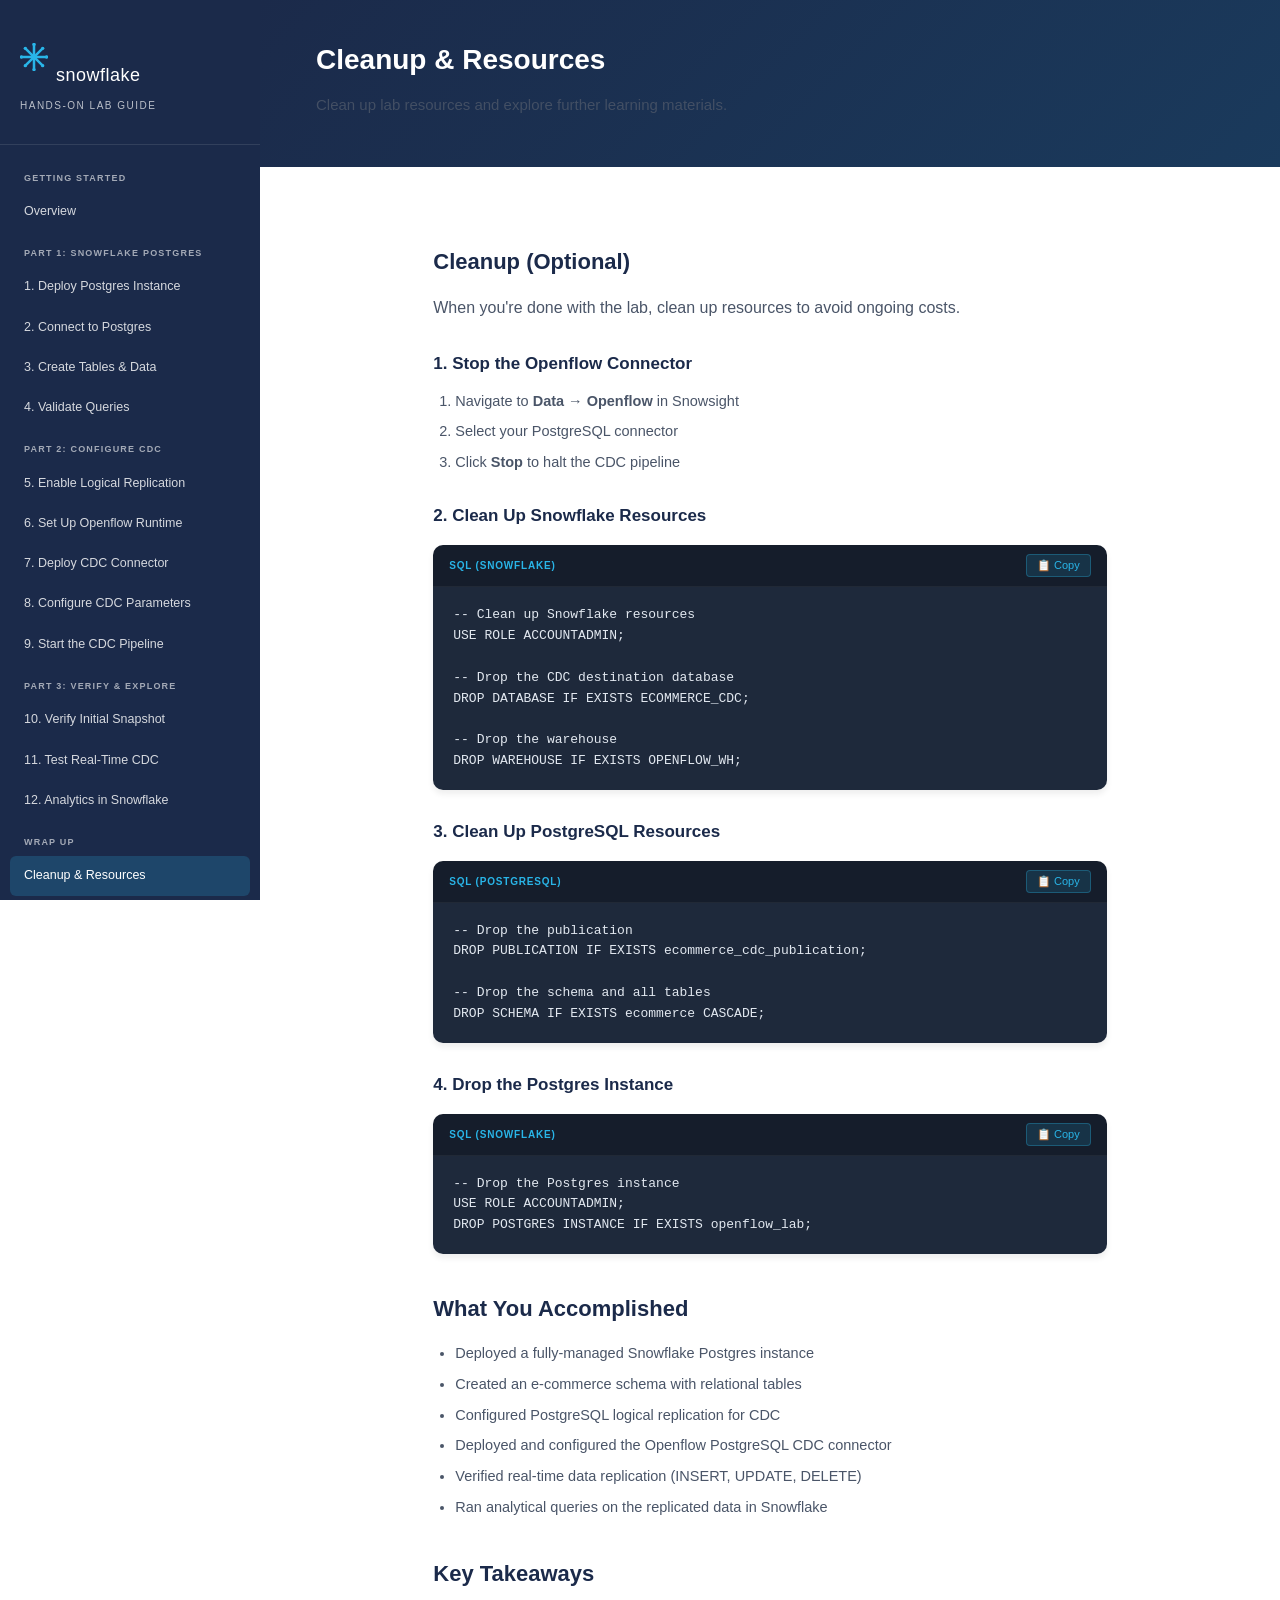
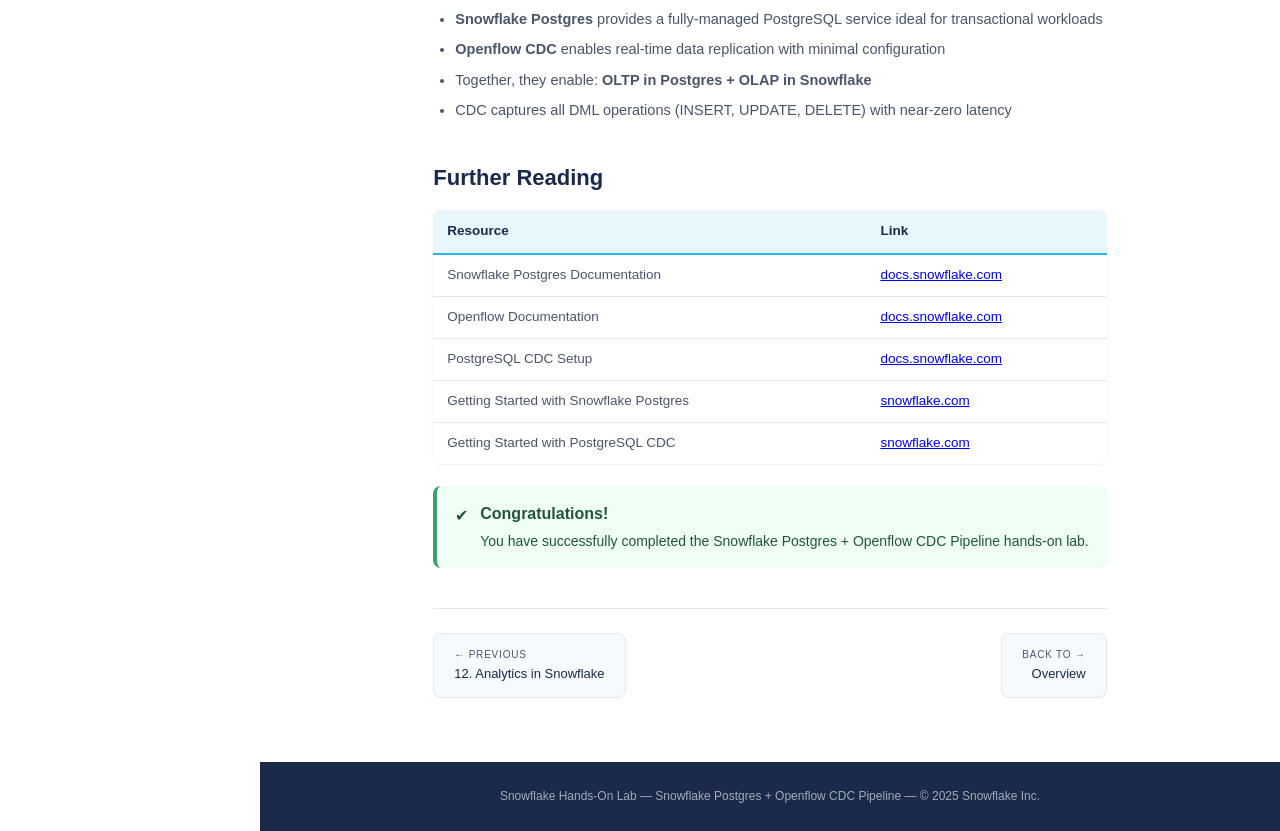
==== pages/cleanup.html @ c73b8665 "Initial HOL guide: Snowflake Postgres + Openflow CDC Pipeline" ====
<!DOCTYPE html>
<html lang="en">
<head>
    <meta charset="UTF-8">
    <meta name="viewport" content="width=device-width, initial-scale=1.0">
    <title>Cleanup & Resources</title>
    <link rel="stylesheet" href="../style.css">
</head>
<body>
    <aside class="sidebar">
        <div class="sidebar-logo"><div class="sf-brand"><svg class="sf-icon" viewBox="0 0 100 100" fill="none" xmlns="http://www.w3.org/2000/svg"><line x1="50" y1="5" x2="50" y2="95" stroke="#29B5E8" stroke-width="9" stroke-linecap="round"/><line x1="5" y1="50" x2="95" y2="50" stroke="#29B5E8" stroke-width="9" stroke-linecap="round"/><line x1="19" y1="19" x2="81" y2="81" stroke="#29B5E8" stroke-width="9" stroke-linecap="round"/><line x1="81" y1="19" x2="19" y2="81" stroke="#29B5E8" stroke-width="9" stroke-linecap="round"/><circle cx="50" cy="5" r="6" fill="#29B5E8"/><circle cx="50" cy="95" r="6" fill="#29B5E8"/><circle cx="5" cy="50" r="6" fill="#29B5E8"/><circle cx="95" cy="50" r="6" fill="#29B5E8"/><circle cx="19" cy="19" r="6" fill="#29B5E8"/><circle cx="81" cy="81" r="6" fill="#29B5E8"/><circle cx="81" cy="19" r="6" fill="#29B5E8"/><circle cx="19" cy="81" r="6" fill="#29B5E8"/></svg><h2>snowflake</h2></div><h3>Hands-On Lab Guide</h3></div>
        <nav>
            <div class="nav-section">Getting Started</div>
            <a href="../index.html">Overview</a>
            <div class="nav-section">Part 1: Snowflake Postgres</div>
            <a href="step1.html">1. Deploy Postgres Instance</a>
            <a href="step2.html">2. Connect to Postgres</a>
            <a href="step3.html">3. Create Tables &amp; Data</a>
            <a href="step4.html">4. Validate Queries</a>
            <div class="nav-section">Part 2: Configure CDC</div>
            <a href="step5.html">5. Enable Logical Replication</a>
            <a href="step6.html">6. Set Up Openflow Runtime</a>
            <a href="step7.html">7. Deploy CDC Connector</a>
            <a href="step8.html">8. Configure CDC Parameters</a>
            <a href="step9.html">9. Start the CDC Pipeline</a>
            <div class="nav-section">Part 3: Verify &amp; Explore</div>
            <a href="step10.html">10. Verify Initial Snapshot</a>
            <a href="step11.html">11. Test Real-Time CDC</a>
            <a href="step12.html">12. Analytics in Snowflake</a>
            <div class="nav-section">Wrap Up</div>
            <a href="cleanup.html" class="active">Cleanup &amp; Resources</a>
        </nav>
    </aside>

    <div class="main-content">
        <div class="page-header">
            <h1>Cleanup & Resources</h1>
            <p>Clean up lab resources and explore further learning materials.</p>
        </div>

        <div class="content">
            <h2>Cleanup (Optional)</h2>
            <p>When you're done with the lab, clean up resources to avoid ongoing costs.</p>

            <h3>1. Stop the Openflow Connector</h3>
            <ol>
                <li>Navigate to <strong>Data &rarr; Openflow</strong> in Snowsight</li>
                <li>Select your PostgreSQL connector</li>
                <li>Click <strong>Stop</strong> to halt the CDC pipeline</li>
            </ol>

            <h3>2. Clean Up Snowflake Resources</h3>
            <div class="code-block">
                <div class="code-header">
                    <span class="code-lang">SQL (Snowflake)</span>
                    <button class="copy-btn" onclick="copyCode(this)">&#128203; Copy</button>
                </div>
                <pre><code>-- Clean up Snowflake resources
USE ROLE ACCOUNTADMIN;

-- Drop the CDC destination database
DROP DATABASE IF EXISTS ECOMMERCE_CDC;

-- Drop the warehouse
DROP WAREHOUSE IF EXISTS OPENFLOW_WH;</code></pre>
            </div>

            <h3>3. Clean Up PostgreSQL Resources</h3>
            <div class="code-block">
                <div class="code-header">
                    <span class="code-lang">SQL (PostgreSQL)</span>
                    <button class="copy-btn" onclick="copyCode(this)">&#128203; Copy</button>
                </div>
                <pre><code>-- Drop the publication
DROP PUBLICATION IF EXISTS ecommerce_cdc_publication;

-- Drop the schema and all tables
DROP SCHEMA IF EXISTS ecommerce CASCADE;</code></pre>
            </div>

            <h3>4. Drop the Postgres Instance</h3>
            <div class="code-block">
                <div class="code-header">
                    <span class="code-lang">SQL (Snowflake)</span>
                    <button class="copy-btn" onclick="copyCode(this)">&#128203; Copy</button>
                </div>
                <pre><code>-- Drop the Postgres instance
USE ROLE ACCOUNTADMIN;
DROP POSTGRES INSTANCE IF EXISTS openflow_lab;</code></pre>
            </div>

            <h2>What You Accomplished</h2>
            <ul>
                <li>Deployed a fully-managed Snowflake Postgres instance</li>
                <li>Created an e-commerce schema with relational tables</li>
                <li>Configured PostgreSQL logical replication for CDC</li>
                <li>Deployed and configured the Openflow PostgreSQL CDC connector</li>
                <li>Verified real-time data replication (INSERT, UPDATE, DELETE)</li>
                <li>Ran analytical queries on the replicated data in Snowflake</li>
            </ul>

            <h2>Key Takeaways</h2>
            <ul>
                <li><strong>Snowflake Postgres</strong> provides a fully-managed PostgreSQL service ideal for transactional workloads</li>
                <li><strong>Openflow CDC</strong> enables real-time data replication with minimal configuration</li>
                <li>Together, they enable: <strong>OLTP in Postgres + OLAP in Snowflake</strong></li>
                <li>CDC captures all DML operations (INSERT, UPDATE, DELETE) with near-zero latency</li>
            </ul>

            <h2>Further Reading</h2>
            <table>
                <thead><tr><th>Resource</th><th>Link</th></tr></thead>
                <tbody>
                    <tr><td>Snowflake Postgres Documentation</td><td><a href="https://docs.snowflake.com/en/user-guide/snowflake-postgres/about" target="_blank">docs.snowflake.com</a></td></tr>
                    <tr><td>Openflow Documentation</td><td><a href="https://docs.snowflake.com/en/user-guide/data-integration/openflow" target="_blank">docs.snowflake.com</a></td></tr>
                    <tr><td>PostgreSQL CDC Setup</td><td><a href="https://docs.snowflake.com/en/user-guide/data-integration/openflow/connectors/postgres/setup" target="_blank">docs.snowflake.com</a></td></tr>
                    <tr><td>Getting Started with Snowflake Postgres</td><td><a href="https://www.snowflake.com/en/developers/guides/getting-started-with-snowflake-postgres/" target="_blank">snowflake.com</a></td></tr>
                    <tr><td>Getting Started with PostgreSQL CDC</td><td><a href="https://www.snowflake.com/en/developers/guides/getting-started-with-openflow-postgresql-cdc/" target="_blank">snowflake.com</a></td></tr>
                </tbody>
            </table>

            <div class="callout success">
                <span class="callout-icon">&#10004;</span>
                <div class="callout-content">
                    <strong>Congratulations!</strong>
                    <p>You have successfully completed the Snowflake Postgres + Openflow CDC Pipeline hands-on lab.</p>
                </div>
            </div>

            <div class="page-nav">
                <a href="step12.html"><span><span class="nav-label">&larr; Previous</span><span class="nav-title">12. Analytics in Snowflake</span></span></a>
                <a href="../index.html" class="next"><span><span class="nav-label">Back to &rarr;</span><span class="nav-title">Overview</span></span></a>
            </div>
        </div>
        <footer class="footer">Snowflake Hands-On Lab &mdash; Snowflake Postgres + Openflow CDC Pipeline &mdash; &copy; 2025 Snowflake Inc.</footer>
    </div>
    <script src="../script.js"></script>
</body>
</html>
---- style.css ----
:root {
    --sf-blue: #29B5E8;
    --sf-blue-light: #E8F7FC;
    --sf-blue-dark: #1A9CD4;
    --sf-navy: #1B2A4A;
    --sf-gray-dark: #2D3748;
    --sf-gray: #4A5568;
    --sf-gray-light: #E2E8F0;
    --sf-gray-lighter: #F7FAFC;
    --sf-white: #FFFFFF;
    --sf-green: #38A169;
    --sf-orange: #DD6B20;
    --sf-red: #E53E3E;
    --sf-purple: #6B46C1;
    --code-bg: #1E293B;
    --code-text: #E2E8F0;
    --sidebar-width: 260px;
}

* {
    margin: 0;
    padding: 0;
    box-sizing: border-box;
}

body {
    font-family: -apple-system, BlinkMacSystemFont, 'Segoe UI', Roboto, 'Helvetica Neue', Arial, sans-serif;
    line-height: 1.7;
    color: var(--sf-gray-dark);
    background: var(--sf-white);
}

/* Sidebar Navigation */
.sidebar {
    position: fixed;
    top: 0;
    left: 0;
    width: var(--sidebar-width);
    height: 100vh;
    background: var(--sf-navy);
    padding: 24px 0;
    overflow-y: auto;
    z-index: 1000;
}

.sidebar-logo {
    padding: 0 20px 20px;
    border-bottom: 1px solid rgba(255,255,255,0.1);
    margin-bottom: 12px;
}

.sidebar-logo .sf-brand {
    display: flex;
    align-items: center;
    gap: 8px;
    margin-bottom: 6px;
}

.sidebar-logo .sf-icon {
    width: 28px;
    height: 28px;
    flex-shrink: 0;
}

.sidebar-logo h2 {
    color: var(--sf-white);
    font-size: 18px;
    font-weight: 300;
    letter-spacing: 0.5px;
    margin-bottom: 0;
}

.sidebar-logo h3 {
    color: rgba(255,255,255,0.7);
    font-size: 10px;
    text-transform: uppercase;
    letter-spacing: 1.5px;
    margin-top: 6px;
    font-weight: 400;
}

.sidebar nav {
    padding: 0 10px;
}

.sidebar nav a {
    display: block;
    padding: 9px 14px;
    color: rgba(255,255,255,0.82);
    text-decoration: none;
    font-size: 12.5px;
    border-radius: 6px;
    transition: all 0.2s ease;
    margin-bottom: 1px;
}

.sidebar nav a:hover {
    color: var(--sf-white);
    background: rgba(41,181,232,0.1);
}

.sidebar nav a.active {
    color: var(--sf-white);
    background: rgba(41,181,232,0.2);
    font-weight: 500;
}

.sidebar nav .nav-section {
    font-size: 9px;
    text-transform: uppercase;
    letter-spacing: 1.2px;
    color: rgba(255,255,255,0.6);
    padding: 14px 14px 6px;
    font-weight: 600;
}

/* Main Content */
.main-content {
    margin-left: var(--sidebar-width);
    padding: 0;
    min-height: 100vh;
    display: flex;
    flex-direction: column;
}

/* Hero Section */
.hero {
    background: linear-gradient(135deg, var(--sf-navy) 0%, #1A3A5C 100%);
    padding: 60px 56px;
    color: var(--sf-white);
    position: relative;
    overflow: hidden;
}

.hero::before {
    content: '';
    position: absolute;
    top: -50%;
    right: -20%;
    width: 500px;
    height: 500px;
    background: radial-gradient(circle, rgba(41,181,232,0.12) 0%, transparent 70%);
    border-radius: 50%;
}

.hero h1 {
    font-size: 32px;
    font-weight: 700;
    margin-bottom: 12px;
    position: relative;
}

.hero p {
    font-size: 16px;
    opacity: 0.9;
    max-width: 650px;
    position: relative;
}

.hero .badge-row {
    display: flex;
    gap: 10px;
    margin-top: 20px;
    flex-wrap: wrap;
    position: relative;
}

.badge {
    display: inline-flex;
    align-items: center;
    gap: 6px;
    padding: 5px 12px;
    border-radius: 20px;
    font-size: 11px;
    font-weight: 500;
    background: rgba(255,255,255,0.1);
    border: 1px solid rgba(255,255,255,0.2);
}

/* Page Header (for inner pages) */
.page-header {
    background: linear-gradient(135deg, var(--sf-navy) 0%, #1A3A5C 100%);
    padding: 36px 56px;
    color: var(--sf-white);
    position: relative;
}

.page-header .step-badge {
    display: inline-flex;
    align-items: center;
    justify-content: center;
    width: 36px;
    height: 36px;
    background: var(--sf-blue);
    color: var(--sf-white);
    border-radius: 50%;
    font-size: 16px;
    font-weight: 700;
    margin-bottom: 12px;
}

.page-header h1 {
    font-size: 28px;
    font-weight: 700;
    margin-bottom: 8px;
}

.page-header p {
    font-size: 15px;
    opacity: 0.85;
    max-width: 600px;
}

/* Content Container */
.content {
    max-width: 860px;
    margin: 0 auto;
    padding: 40px 56px;
    flex: 1;
}

/* Headings */
h2 {
    font-size: 22px;
    color: var(--sf-navy);
    margin: 36px 0 14px;
    font-weight: 600;
}

h3 {
    font-size: 17px;
    color: var(--sf-navy);
    margin: 28px 0 10px;
    font-weight: 600;
}

h4 {
    font-size: 14px;
    color: var(--sf-gray-dark);
    margin: 20px 0 8px;
    font-weight: 600;
}

p {
    margin-bottom: 14px;
    color: var(--sf-gray);
}

/* Code Blocks */
.code-block {
    position: relative;
    margin: 14px 0 22px;
    border-radius: 10px;
    overflow: hidden;
    box-shadow: 0 4px 6px rgba(0,0,0,0.07);
}

.code-header {
    display: flex;
    justify-content: space-between;
    align-items: center;
    padding: 9px 16px;
    background: #151D2B;
    border-bottom: 1px solid rgba(255,255,255,0.05);
}

.code-lang {
    font-size: 10px;
    text-transform: uppercase;
    letter-spacing: 0.8px;
    color: var(--sf-blue);
    font-weight: 600;
}

.copy-btn {
    display: flex;
    align-items: center;
    gap: 5px;
    padding: 4px 10px;
    background: rgba(41,181,232,0.15);
    border: 1px solid rgba(41,181,232,0.3);
    border-radius: 4px;
    color: var(--sf-blue);
    font-size: 11px;
    font-weight: 500;
    cursor: pointer;
    transition: all 0.2s ease;
}

.copy-btn:hover {
    background: rgba(41,181,232,0.25);
}

.copy-btn.copied {
    background: rgba(56,161,105,0.2);
    border-color: rgba(56,161,105,0.4);
    color: var(--sf-green);
}

pre {
    background: var(--code-bg);
    padding: 18px 20px;
    overflow-x: auto;
    font-family: 'SF Mono', 'Fira Code', 'JetBrains Mono', Consolas, monospace;
    font-size: 13px;
    line-height: 1.6;
    color: var(--code-text);
}

pre code {
    color: inherit;
    background: none;
    padding: 0;
    border-radius: 0;
    font-size: inherit;
}

/* Inline Code */
code {
    background: var(--sf-blue-light);
    color: var(--sf-blue-dark);
    padding: 2px 6px;
    border-radius: 4px;
    font-family: 'SF Mono', 'Fira Code', Consolas, monospace;
    font-size: 0.87em;
}

/* Callout Boxes */
.callout {
    padding: 14px 18px;
    border-radius: 8px;
    margin: 18px 0;
    border-left: 4px solid;
    display: flex;
    gap: 12px;
}

.callout-icon {
    font-size: 16px;
    flex-shrink: 0;
    margin-top: 2px;
}

.callout-content {
    flex: 1;
}

.callout-content strong {
    display: block;
    margin-bottom: 3px;
}

.callout-content p {
    margin-bottom: 0;
    color: inherit;
    font-size: 14px;
}

.callout.info {
    background: var(--sf-blue-light);
    border-color: var(--sf-blue);
    color: #1A6B8A;
}

.callout.warning {
    background: #FFFBEB;
    border-color: var(--sf-orange);
    color: #92400E;
}

.callout.success {
    background: #F0FFF4;
    border-color: var(--sf-green);
    color: #22543D;
}

.callout.danger {
    background: #FFF5F5;
    border-color: var(--sf-red);
    color: #742A2A;
}

/* Tables */
table {
    width: 100%;
    border-collapse: collapse;
    margin: 14px 0 22px;
    font-size: 13.5px;
    border-radius: 8px;
    overflow: hidden;
    box-shadow: 0 1px 3px rgba(0,0,0,0.06);
}

th {
    background: var(--sf-blue-light);
    color: var(--sf-navy);
    font-weight: 600;
    text-align: left;
    padding: 10px 14px;
    border-bottom: 2px solid var(--sf-blue);
}

td {
    padding: 9px 14px;
    border-bottom: 1px solid var(--sf-gray-light);
    color: var(--sf-gray);
}

tr:last-child td {
    border-bottom: none;
}

tr:hover td {
    background: var(--sf-gray-lighter);
}

/* Lists */
ul, ol {
    margin: 8px 0 14px 22px;
    color: var(--sf-gray);
}

li {
    margin-bottom: 6px;
    font-size: 14.5px;
}

/* Expected Result Box */
.expected-result {
    background: #F0FFF4;
    border: 1px solid #C6F6D5;
    border-radius: 8px;
    padding: 14px 18px;
    margin: 14px 0 22px;
}

.expected-result-header {
    display: flex;
    align-items: center;
    gap: 6px;
    font-weight: 600;
    color: var(--sf-green);
    margin-bottom: 8px;
    font-size: 12px;
    text-transform: uppercase;
    letter-spacing: 0.5px;
}

.expected-result pre {
    background: #1a3326;
    margin: 8px 0 0;
    border-radius: 6px;
    font-size: 12px;
}

.expected-result p {
    color: #22543D;
    margin-bottom: 0;
    font-size: 14px;
}

/* Architecture Diagram */
.architecture-diagram {
    background: var(--sf-gray-lighter);
    border: 1px solid var(--sf-gray-light);
    border-radius: 12px;
    padding: 28px;
    margin: 20px 0;
    text-align: center;
}

.arch-flow {
    display: flex;
    align-items: center;
    justify-content: center;
    gap: 8px;
    flex-wrap: wrap;
}

.arch-box {
    padding: 12px 22px;
    border-radius: 8px;
    font-weight: 600;
    font-size: 13px;
    text-align: center;
    min-width: 130px;
}

.arch-box.source {
    background: #EBF4FF;
    border: 2px solid #3182CE;
    color: #2B6CB0;
}

.arch-box.pipeline {
    background: var(--sf-blue-light);
    border: 2px solid var(--sf-blue);
    color: var(--sf-blue-dark);
}

.arch-box.destination {
    background: #F0FFF4;
    border: 2px solid var(--sf-green);
    color: #276749;
}

.arch-arrow {
    font-size: 22px;
    color: var(--sf-gray);
}

/* Page Navigation (bottom) */
.page-nav {
    display: flex;
    justify-content: space-between;
    padding: 24px 0;
    margin-top: 40px;
    border-top: 1px solid var(--sf-gray-light);
    gap: 16px;
}

.page-nav a {
    display: flex;
    align-items: center;
    gap: 8px;
    padding: 12px 20px;
    background: var(--sf-gray-lighter);
    border: 1px solid var(--sf-gray-light);
    border-radius: 8px;
    text-decoration: none;
    color: var(--sf-navy);
    font-weight: 500;
    font-size: 13px;
    transition: all 0.2s ease;
    max-width: 48%;
}

.page-nav a:hover {
    background: var(--sf-blue-light);
    border-color: var(--sf-blue);
}

.page-nav a.next {
    margin-left: auto;
    text-align: right;
}

.page-nav .nav-label {
    font-size: 10px;
    text-transform: uppercase;
    letter-spacing: 0.8px;
    color: var(--sf-gray);
    display: block;
}

.page-nav .nav-title {
    display: block;
}

/* Footer */
.footer {
    background: var(--sf-navy);
    color: rgba(255,255,255,0.6);
    padding: 24px 56px;
    text-align: center;
    font-size: 12px;
}

/* Responsive */
@media (max-width: 1024px) {
    .sidebar {
        display: none;
    }
    .main-content {
        margin-left: 0;
    }
    .content {
        padding: 28px 20px;
    }
    .hero, .page-header {
        padding: 36px 20px;
    }
}

/* Scrollbar */
.sidebar::-webkit-scrollbar {
    width: 4px;
}
.sidebar::-webkit-scrollbar-track {
    background: transparent;
}
.sidebar::-webkit-scrollbar-thumb {
    background: rgba(255,255,255,0.2);
    border-radius: 2px;
}

html {
    scroll-behavior: smooth;
}
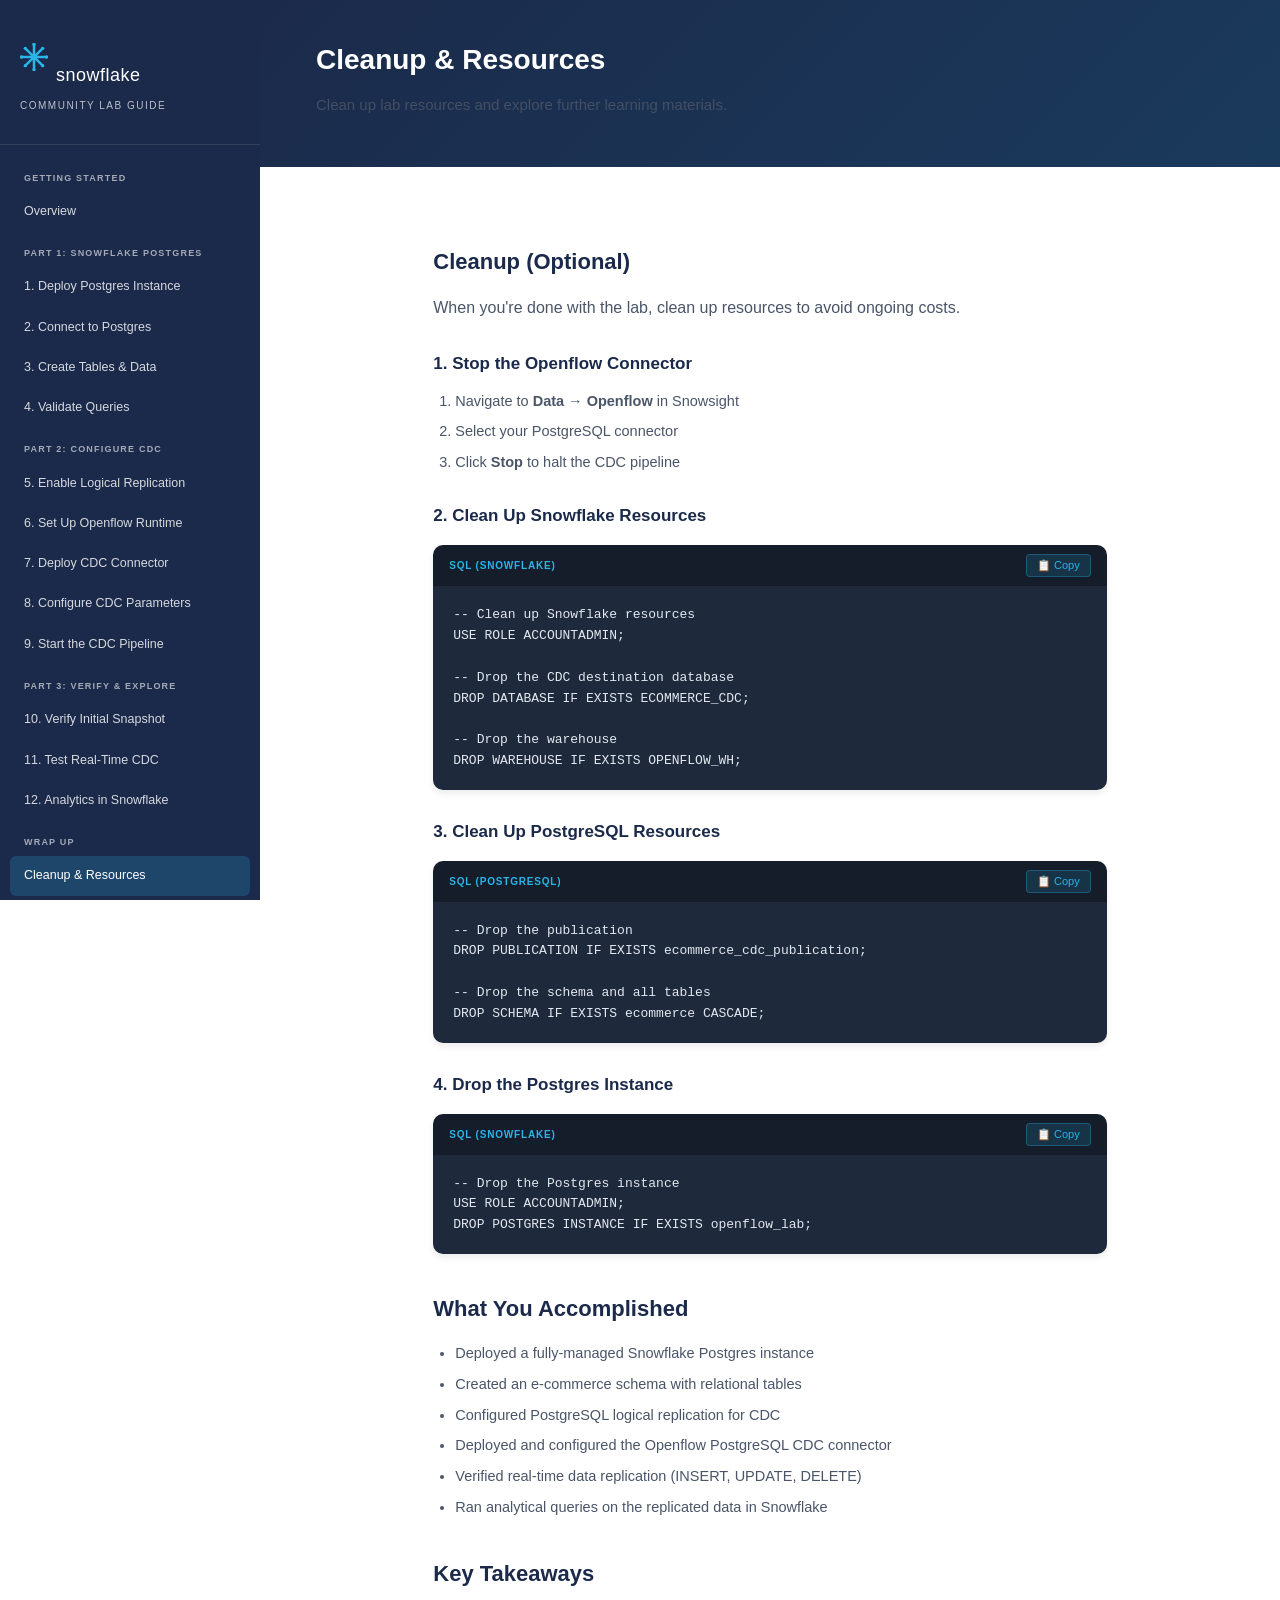
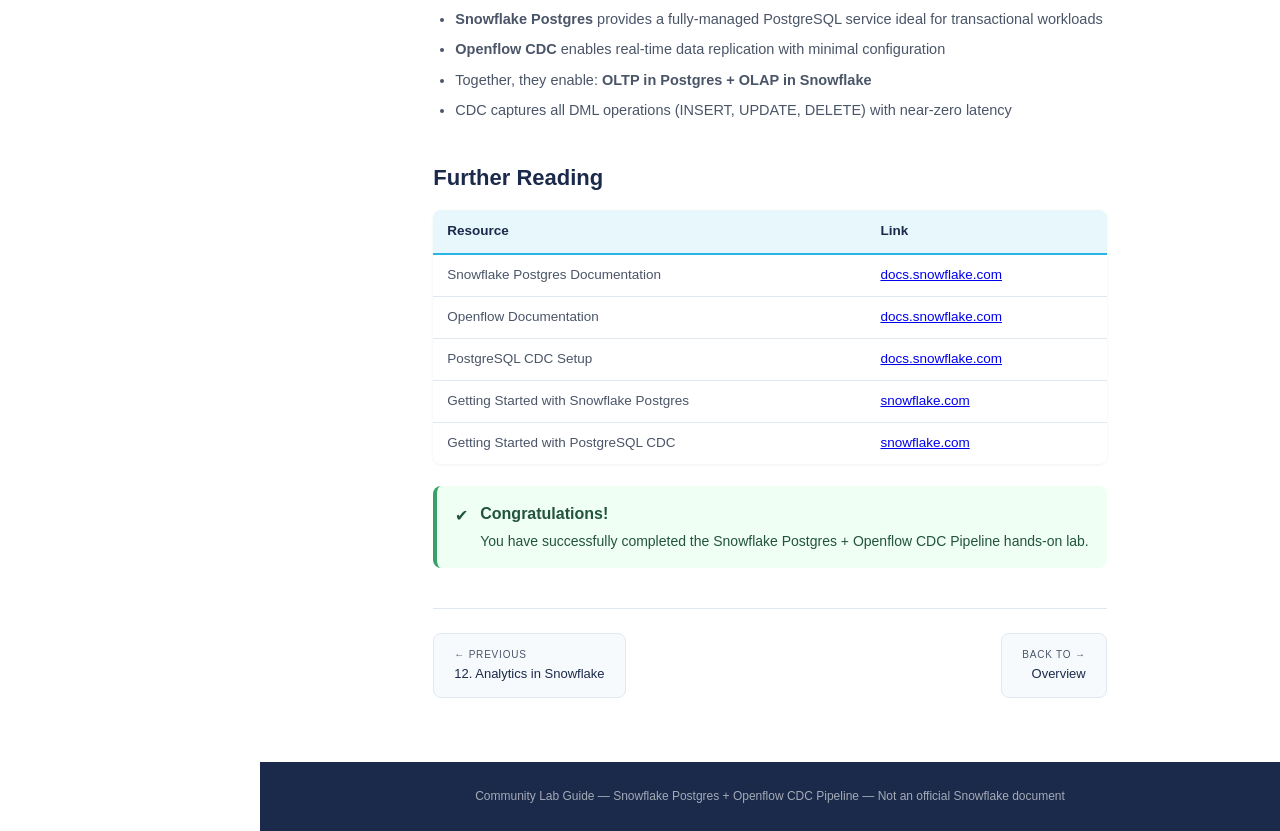
==== commit 535f8091: "Remove official Snowflake branding, add community disclaimer" ====
--- a/pages/cleanup.html
+++ b/pages/cleanup.html
@@ -8,7 +8,7 @@
 </head>
 <body>
     <aside class="sidebar">
-        <div class="sidebar-logo"><div class="sf-brand"><svg class="sf-icon" viewBox="0 0 100 100" fill="none" xmlns="http://www.w3.org/2000/svg"><line x1="50" y1="5" x2="50" y2="95" stroke="#29B5E8" stroke-width="9" stroke-linecap="round"/><line x1="5" y1="50" x2="95" y2="50" stroke="#29B5E8" stroke-width="9" stroke-linecap="round"/><line x1="19" y1="19" x2="81" y2="81" stroke="#29B5E8" stroke-width="9" stroke-linecap="round"/><line x1="81" y1="19" x2="19" y2="81" stroke="#29B5E8" stroke-width="9" stroke-linecap="round"/><circle cx="50" cy="5" r="6" fill="#29B5E8"/><circle cx="50" cy="95" r="6" fill="#29B5E8"/><circle cx="5" cy="50" r="6" fill="#29B5E8"/><circle cx="95" cy="50" r="6" fill="#29B5E8"/><circle cx="19" cy="19" r="6" fill="#29B5E8"/><circle cx="81" cy="81" r="6" fill="#29B5E8"/><circle cx="81" cy="19" r="6" fill="#29B5E8"/><circle cx="19" cy="81" r="6" fill="#29B5E8"/></svg><h2>snowflake</h2></div><h3>Hands-On Lab Guide</h3></div>
+        <div class="sidebar-logo"><div class="sf-brand"><svg class="sf-icon" viewBox="0 0 100 100" fill="none" xmlns="http://www.w3.org/2000/svg"><line x1="50" y1="5" x2="50" y2="95" stroke="#29B5E8" stroke-width="9" stroke-linecap="round"/><line x1="5" y1="50" x2="95" y2="50" stroke="#29B5E8" stroke-width="9" stroke-linecap="round"/><line x1="19" y1="19" x2="81" y2="81" stroke="#29B5E8" stroke-width="9" stroke-linecap="round"/><line x1="81" y1="19" x2="19" y2="81" stroke="#29B5E8" stroke-width="9" stroke-linecap="round"/><circle cx="50" cy="5" r="6" fill="#29B5E8"/><circle cx="50" cy="95" r="6" fill="#29B5E8"/><circle cx="5" cy="50" r="6" fill="#29B5E8"/><circle cx="95" cy="50" r="6" fill="#29B5E8"/><circle cx="19" cy="19" r="6" fill="#29B5E8"/><circle cx="81" cy="81" r="6" fill="#29B5E8"/><circle cx="81" cy="19" r="6" fill="#29B5E8"/><circle cx="19" cy="81" r="6" fill="#29B5E8"/></svg><h2>snowflake</h2></div><h3>Community Lab Guide</h3></div>
         <nav>
             <div class="nav-section">Getting Started</div>
             <a href="../index.html">Overview</a>
@@ -132,7 +132,7 @@
                 <a href="../index.html" class="next"><span><span class="nav-label">Back to &rarr;</span><span class="nav-title">Overview</span></span></a>
             </div>
         </div>
-        <footer class="footer">Snowflake Hands-On Lab &mdash; Snowflake Postgres + Openflow CDC Pipeline &mdash; &copy; 2025 Snowflake Inc.</footer>
+        <footer class="footer">Community Lab Guide &mdash; Snowflake Postgres + Openflow CDC Pipeline &mdash; Not an official Snowflake document</footer>
     </div>
     <script src="../script.js"></script>
 </body>
